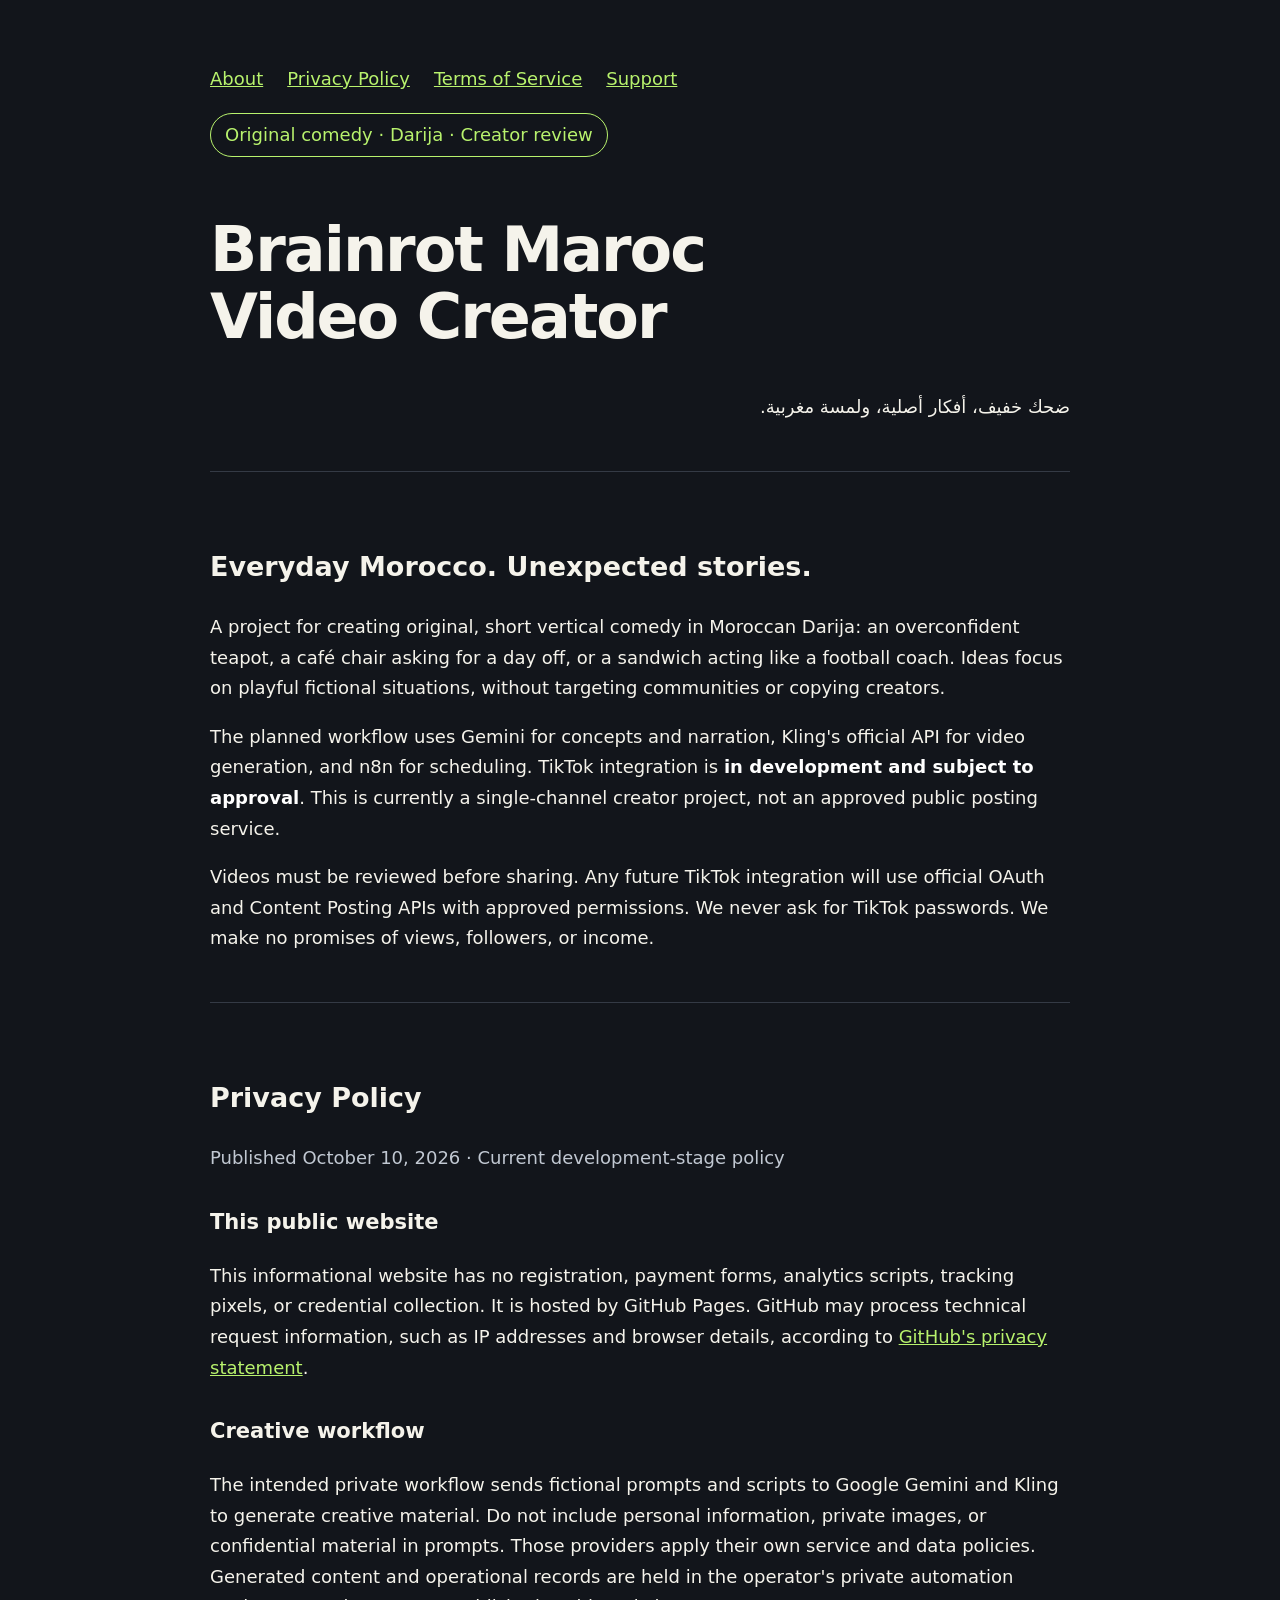
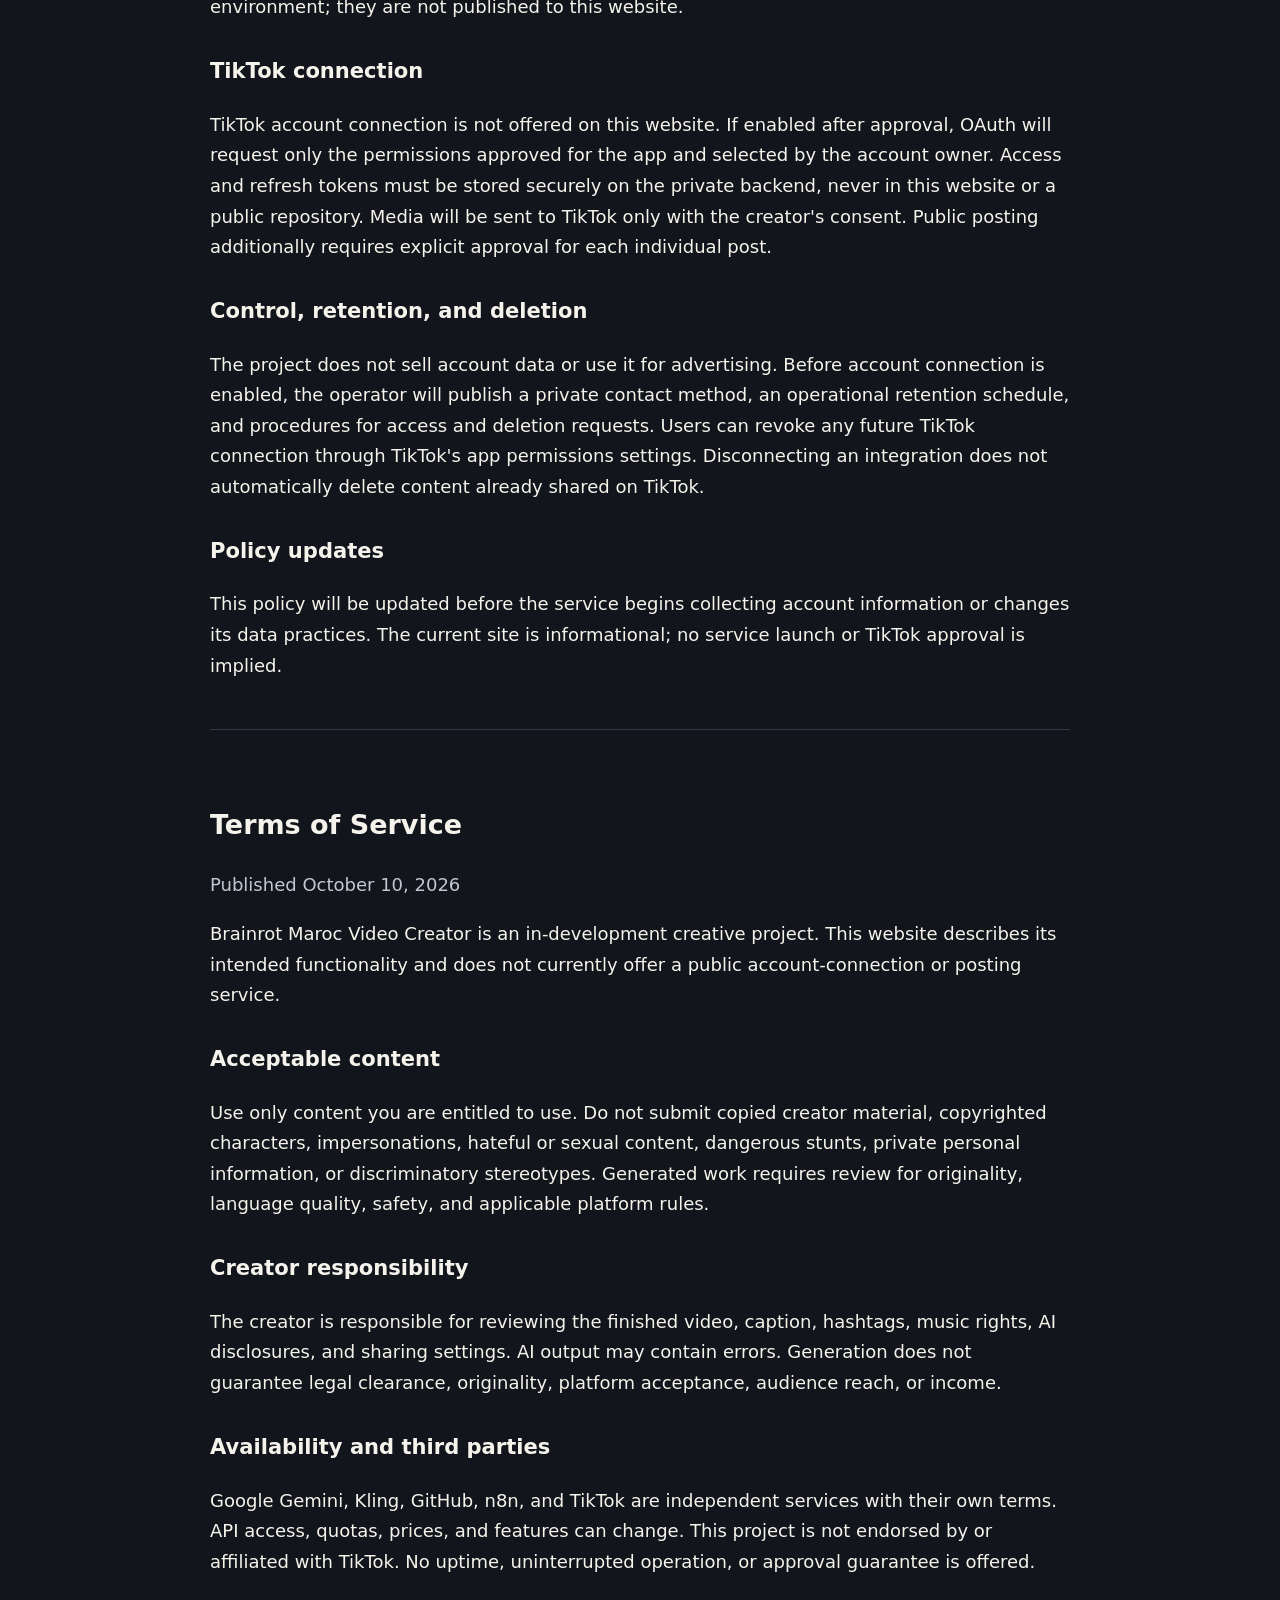
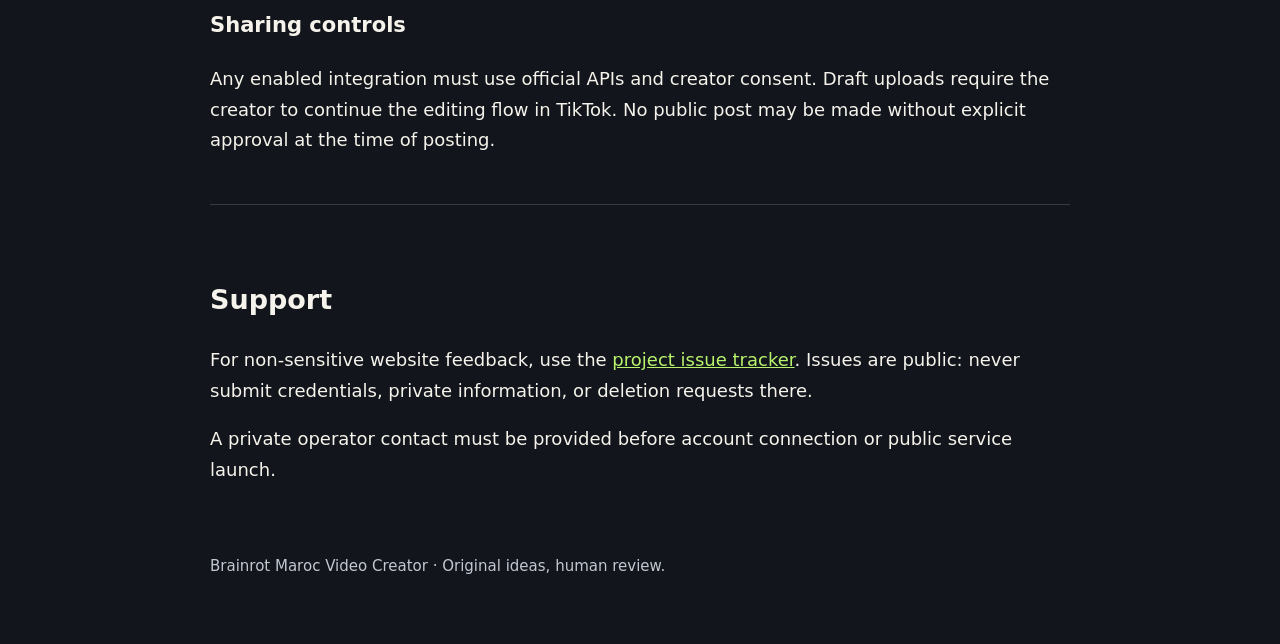
==== index.html @ e427aef2 "Add development-stage project information and privacy and terms pages" ====
<!doctype html>
<html lang="en"><meta charset="utf-8"><meta name="viewport" content="width=device-width,initial-scale=1">
<title>Brainrot Maroc Video Creator</title>
<style>:root{color-scheme:dark}body{margin:0;background:#12151b;color:#f5f3eb;font:18px/1.7 system-ui,sans-serif}main{max-width:860px;margin:auto;padding:64px 24px}nav{display:flex;gap:24px;flex-wrap:wrap}a{color:#b8f26d}h1{font-size:clamp(34px,7vw,62px);line-height:1.08;letter-spacing:-2px}h2{margin-top:64px}h3{margin-top:30px}small,.muted{color:#c1c8d2}.tag{display:inline-block;padding:6px 14px;border:1px solid #b8f26d;border-radius:24px;color:#b8f26d}section{scroll-margin-top:24px;border-top:1px solid #343a45;margin-top:48px;padding-top:8px}footer{margin-top:64px}strong{color:white}</style>
<main><nav aria-label="Main"><a href="#about">About</a><a href="#privacy">Privacy Policy</a><a href="#terms">Terms of Service</a><a href="#contact">Support</a></nav>
<p class="tag">Original comedy · Darija · Creator review</p>
<h1>Brainrot Maroc<br>Video Creator</h1>
<p lang="ar" dir="rtl">ضحك خفيف، أفكار أصلية، ولمسة مغربية.</p>
<section id="about"><h2>Everyday Morocco. Unexpected stories.</h2>
<p>A project for creating original, short vertical comedy in Moroccan Darija: an overconfident teapot, a café chair asking for a day off, or a sandwich acting like a football coach. Ideas focus on playful fictional situations, without targeting communities or copying creators.</p>
<p>The planned workflow uses Gemini for concepts and narration, Kling's official API for video generation, and n8n for scheduling. TikTok integration is <strong>in development and subject to approval</strong>. This is currently a single-channel creator project, not an approved public posting service.</p>
<p>Videos must be reviewed before sharing. Any future TikTok integration will use official OAuth and Content Posting APIs with approved permissions. We never ask for TikTok passwords. We make no promises of views, followers, or income.</p></section>
<section id="privacy"><h2>Privacy Policy</h2><p class="muted">Published October 10, 2026 · Current development-stage policy</p>
<h3>This public website</h3><p>This informational website has no registration, payment forms, analytics scripts, tracking pixels, or credential collection. It is hosted by GitHub Pages. GitHub may process technical request information, such as IP addresses and browser details, according to <a href="https://docs.github.com/en/site-policy/privacy-policies/github-general-privacy-statement">GitHub's privacy statement</a>.</p>
<h3>Creative workflow</h3><p>The intended private workflow sends fictional prompts and scripts to Google Gemini and Kling to generate creative material. Do not include personal information, private images, or confidential material in prompts. Those providers apply their own service and data policies. Generated content and operational records are held in the operator's private automation environment; they are not published to this website.</p>
<h3>TikTok connection</h3><p>TikTok account connection is not offered on this website. If enabled after approval, OAuth will request only the permissions approved for the app and selected by the account owner. Access and refresh tokens must be stored securely on the private backend, never in this website or a public repository. Media will be sent to TikTok only with the creator's consent. Public posting additionally requires explicit approval for each individual post.</p>
<h3>Control, retention, and deletion</h3><p>The project does not sell account data or use it for advertising. Before account connection is enabled, the operator will publish a private contact method, an operational retention schedule, and procedures for access and deletion requests. Users can revoke any future TikTok connection through TikTok's app permissions settings. Disconnecting an integration does not automatically delete content already shared on TikTok.</p>
<h3>Policy updates</h3><p>This policy will be updated before the service begins collecting account information or changes its data practices. The current site is informational; no service launch or TikTok approval is implied.</p></section>
<section id="terms"><h2>Terms of Service</h2><p class="muted">Published October 10, 2026</p>
<p>Brainrot Maroc Video Creator is an in-development creative project. This website describes its intended functionality and does not currently offer a public account-connection or posting service.</p>
<h3>Acceptable content</h3><p>Use only content you are entitled to use. Do not submit copied creator material, copyrighted characters, impersonations, hateful or sexual content, dangerous stunts, private personal information, or discriminatory stereotypes. Generated work requires review for originality, language quality, safety, and applicable platform rules.</p>
<h3>Creator responsibility</h3><p>The creator is responsible for reviewing the finished video, caption, hashtags, music rights, AI disclosures, and sharing settings. AI output may contain errors. Generation does not guarantee legal clearance, originality, platform acceptance, audience reach, or income.</p>
<h3>Availability and third parties</h3><p>Google Gemini, Kling, GitHub, n8n, and TikTok are independent services with their own terms. API access, quotas, prices, and features can change. This project is not endorsed by or affiliated with TikTok. No uptime, uninterrupted operation, or approval guarantee is offered.</p>
<h3>Sharing controls</h3><p>Any enabled integration must use official APIs and creator consent. Draft uploads require the creator to continue the editing flow in TikTok. No public post may be made without explicit approval at the time of posting.</p></section>
<section id="contact"><h2>Support</h2><p>For non-sensitive website feedback, use the <a href="https://github.com/badred103/brainrot-maroc-video-creator/issues">project issue tracker</a>. Issues are public: never submit credentials, private information, or deletion requests there.</p><p>A private operator contact must be provided before account connection or public service launch.</p></section>
<footer><small>Brainrot Maroc Video Creator · Original ideas, human review.</small></footer></main></html>
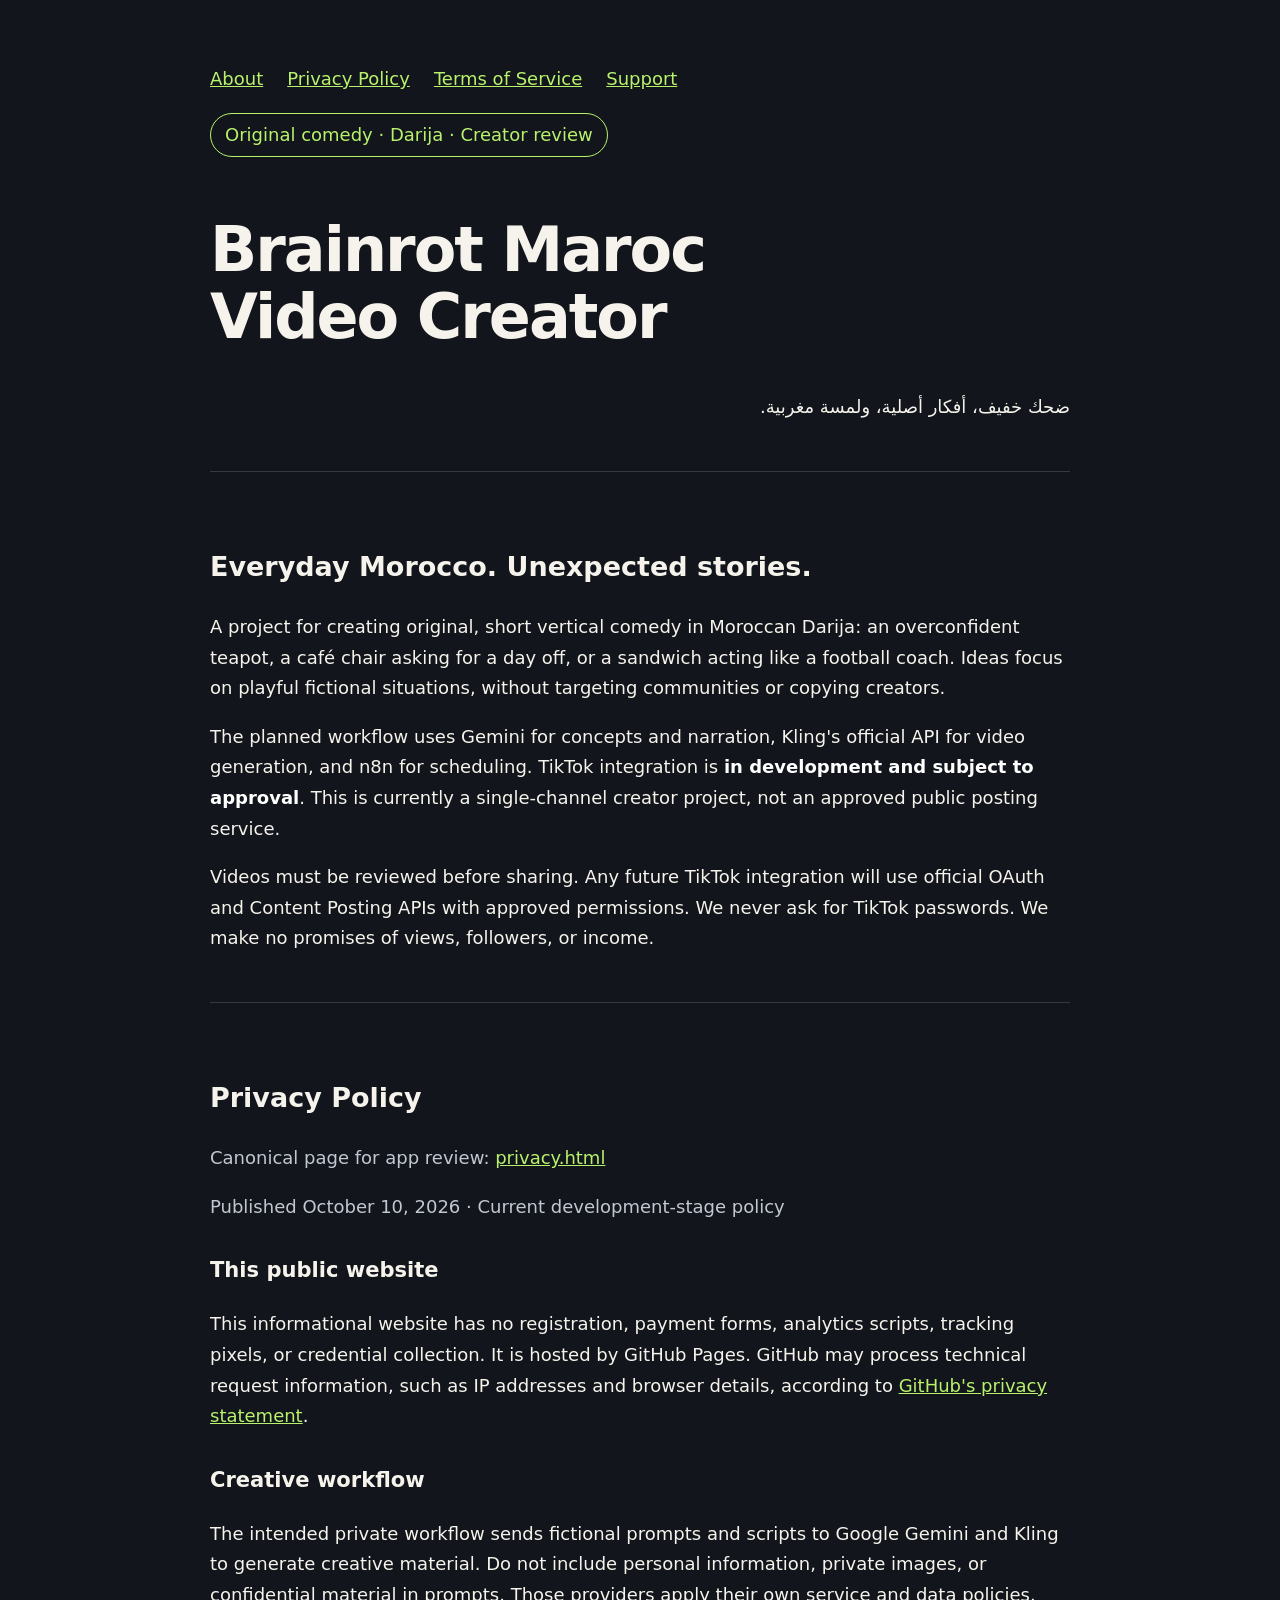
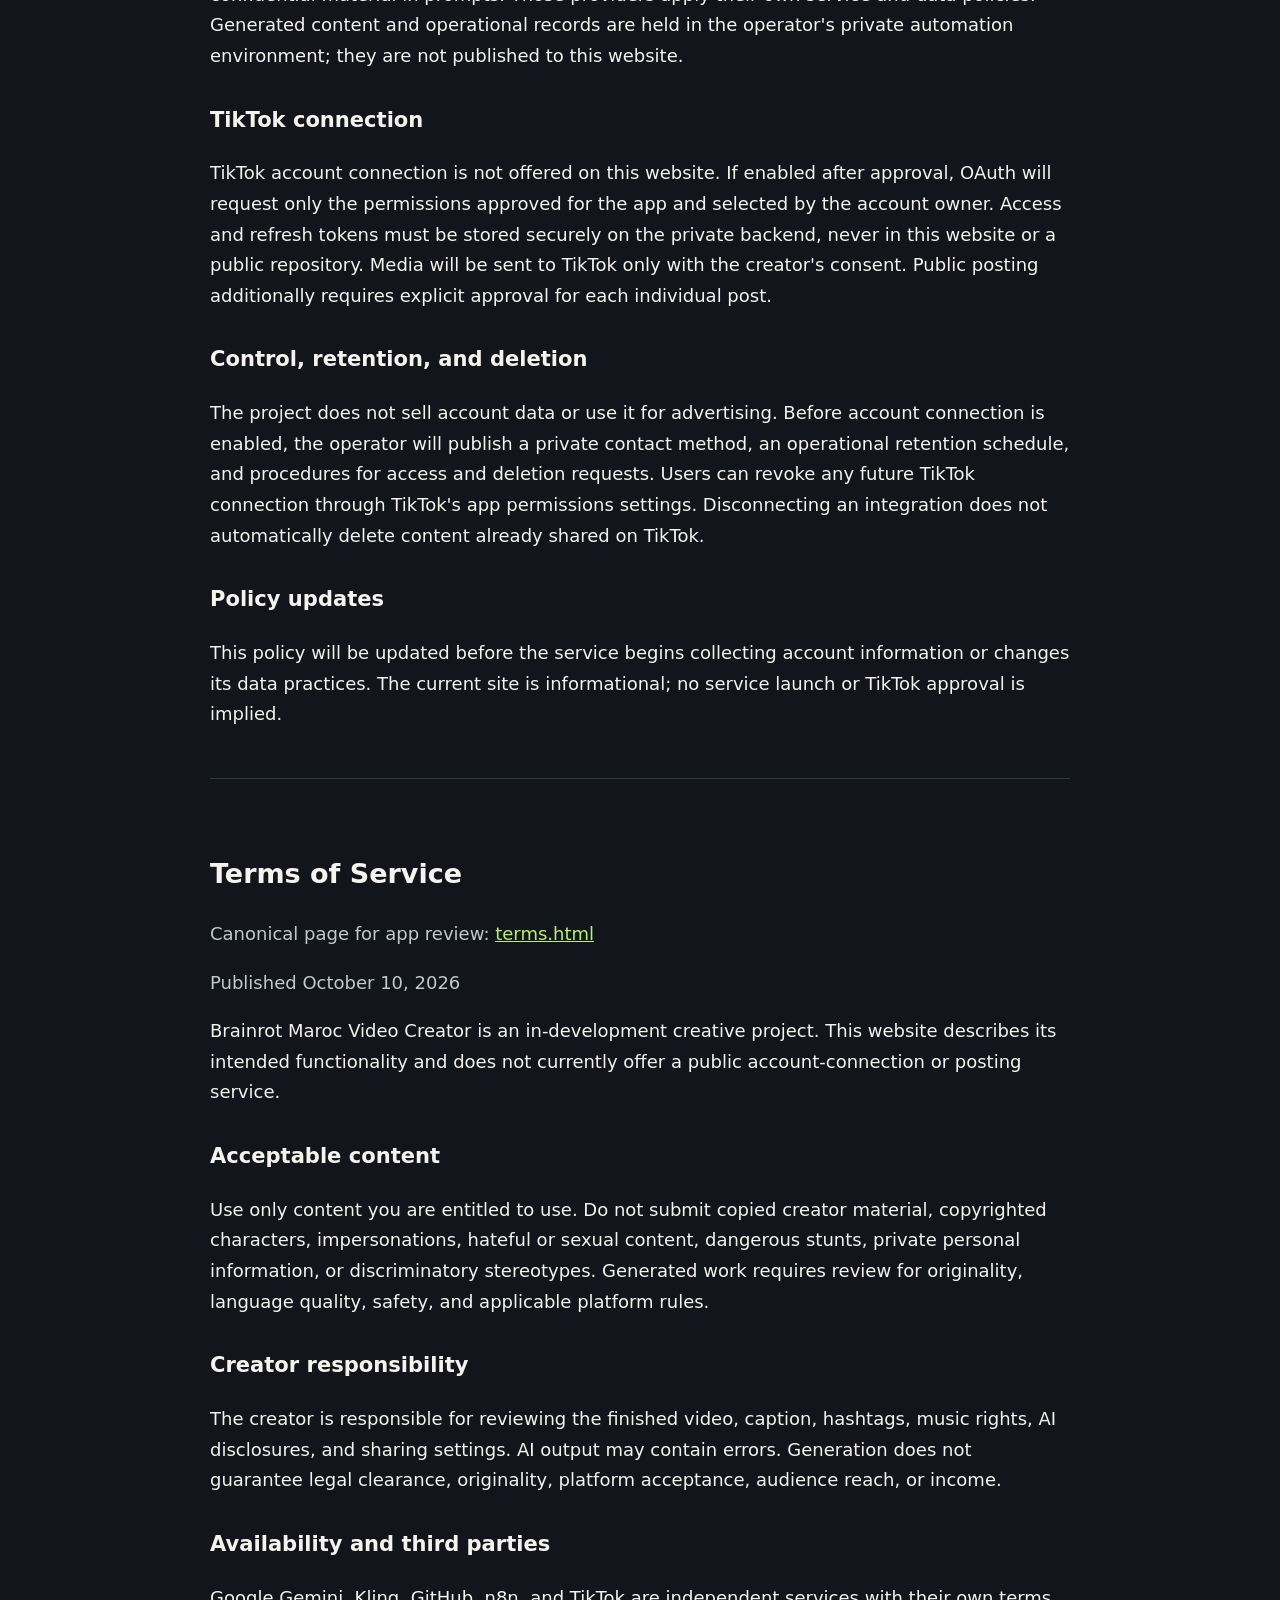
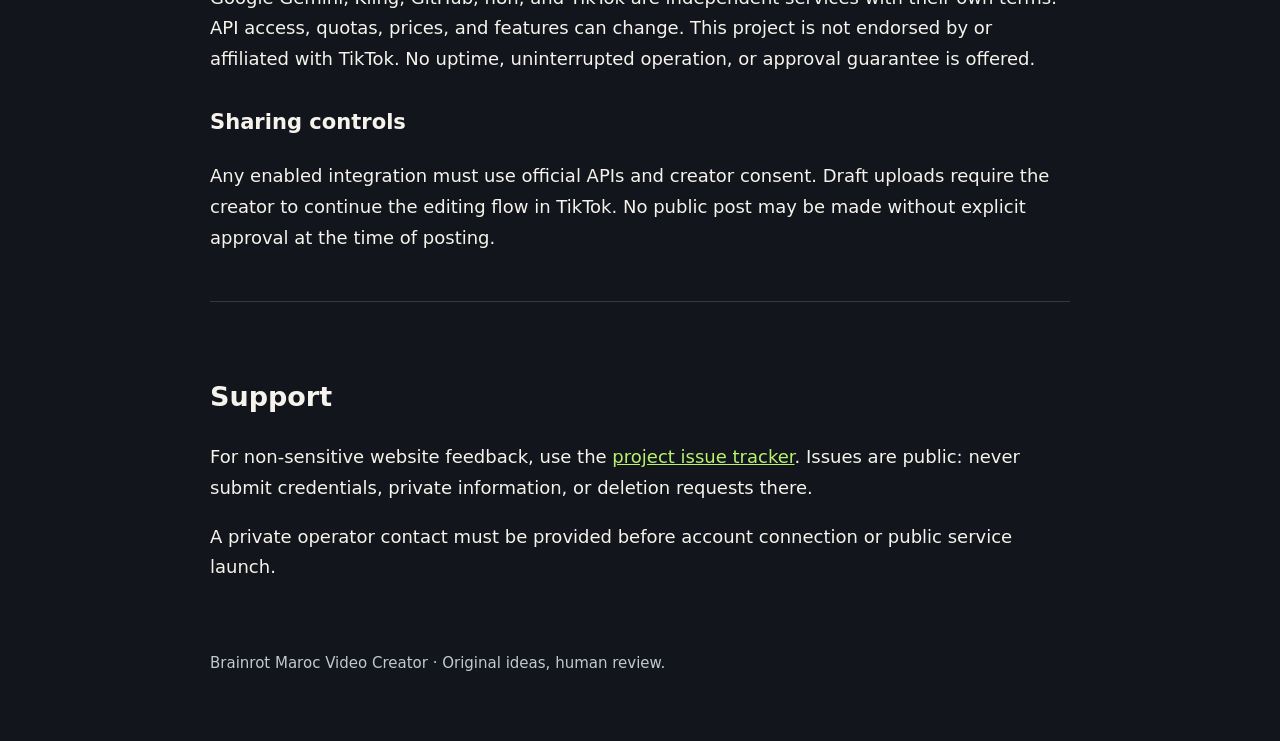
==== commit add70dd3: "Add n8n workflows (validated), docs, scripts; add standalone Privacy and Terms pages" ====
--- a/index.html
+++ b/index.html
@@ -2,7 +2,7 @@
 <html lang="en"><meta charset="utf-8"><meta name="viewport" content="width=device-width,initial-scale=1">
 <title>Brainrot Maroc Video Creator</title>
 <style>:root{color-scheme:dark}body{margin:0;background:#12151b;color:#f5f3eb;font:18px/1.7 system-ui,sans-serif}main{max-width:860px;margin:auto;padding:64px 24px}nav{display:flex;gap:24px;flex-wrap:wrap}a{color:#b8f26d}h1{font-size:clamp(34px,7vw,62px);line-height:1.08;letter-spacing:-2px}h2{margin-top:64px}h3{margin-top:30px}small,.muted{color:#c1c8d2}.tag{display:inline-block;padding:6px 14px;border:1px solid #b8f26d;border-radius:24px;color:#b8f26d}section{scroll-margin-top:24px;border-top:1px solid #343a45;margin-top:48px;padding-top:8px}footer{margin-top:64px}strong{color:white}</style>
-<main><nav aria-label="Main"><a href="#about">About</a><a href="#privacy">Privacy Policy</a><a href="#terms">Terms of Service</a><a href="#contact">Support</a></nav>
+<main><nav aria-label="Main"><a href="#about">About</a><a href="privacy.html">Privacy Policy</a><a href="terms.html">Terms of Service</a><a href="#contact">Support</a></nav>
 <p class="tag">Original comedy · Darija · Creator review</p>
 <h1>Brainrot Maroc<br>Video Creator</h1>
 <p lang="ar" dir="rtl">ضحك خفيف، أفكار أصلية، ولمسة مغربية.</p>
@@ -10,13 +10,15 @@
 <p>A project for creating original, short vertical comedy in Moroccan Darija: an overconfident teapot, a café chair asking for a day off, or a sandwich acting like a football coach. Ideas focus on playful fictional situations, without targeting communities or copying creators.</p>
 <p>The planned workflow uses Gemini for concepts and narration, Kling's official API for video generation, and n8n for scheduling. TikTok integration is <strong>in development and subject to approval</strong>. This is currently a single-channel creator project, not an approved public posting service.</p>
 <p>Videos must be reviewed before sharing. Any future TikTok integration will use official OAuth and Content Posting APIs with approved permissions. We never ask for TikTok passwords. We make no promises of views, followers, or income.</p></section>
-<section id="privacy"><h2>Privacy Policy</h2><p class="muted">Published October 10, 2026 · Current development-stage policy</p>
+<section id="privacy"><h2>Privacy Policy</h2>
+<p class="muted">Canonical page for app review: <a href="privacy.html">privacy.html</a></p><p class="muted">Published October 10, 2026 · Current development-stage policy</p>
 <h3>This public website</h3><p>This informational website has no registration, payment forms, analytics scripts, tracking pixels, or credential collection. It is hosted by GitHub Pages. GitHub may process technical request information, such as IP addresses and browser details, according to <a href="https://docs.github.com/en/site-policy/privacy-policies/github-general-privacy-statement">GitHub's privacy statement</a>.</p>
 <h3>Creative workflow</h3><p>The intended private workflow sends fictional prompts and scripts to Google Gemini and Kling to generate creative material. Do not include personal information, private images, or confidential material in prompts. Those providers apply their own service and data policies. Generated content and operational records are held in the operator's private automation environment; they are not published to this website.</p>
 <h3>TikTok connection</h3><p>TikTok account connection is not offered on this website. If enabled after approval, OAuth will request only the permissions approved for the app and selected by the account owner. Access and refresh tokens must be stored securely on the private backend, never in this website or a public repository. Media will be sent to TikTok only with the creator's consent. Public posting additionally requires explicit approval for each individual post.</p>
 <h3>Control, retention, and deletion</h3><p>The project does not sell account data or use it for advertising. Before account connection is enabled, the operator will publish a private contact method, an operational retention schedule, and procedures for access and deletion requests. Users can revoke any future TikTok connection through TikTok's app permissions settings. Disconnecting an integration does not automatically delete content already shared on TikTok.</p>
 <h3>Policy updates</h3><p>This policy will be updated before the service begins collecting account information or changes its data practices. The current site is informational; no service launch or TikTok approval is implied.</p></section>
-<section id="terms"><h2>Terms of Service</h2><p class="muted">Published October 10, 2026</p>
+<section id="terms"><h2>Terms of Service</h2>
+<p class="muted">Canonical page for app review: <a href="terms.html">terms.html</a></p><p class="muted">Published October 10, 2026</p>
 <p>Brainrot Maroc Video Creator is an in-development creative project. This website describes its intended functionality and does not currently offer a public account-connection or posting service.</p>
 <h3>Acceptable content</h3><p>Use only content you are entitled to use. Do not submit copied creator material, copyrighted characters, impersonations, hateful or sexual content, dangerous stunts, private personal information, or discriminatory stereotypes. Generated work requires review for originality, language quality, safety, and applicable platform rules.</p>
 <h3>Creator responsibility</h3><p>The creator is responsible for reviewing the finished video, caption, hashtags, music rights, AI disclosures, and sharing settings. AI output may contain errors. Generation does not guarantee legal clearance, originality, platform acceptance, audience reach, or income.</p>
